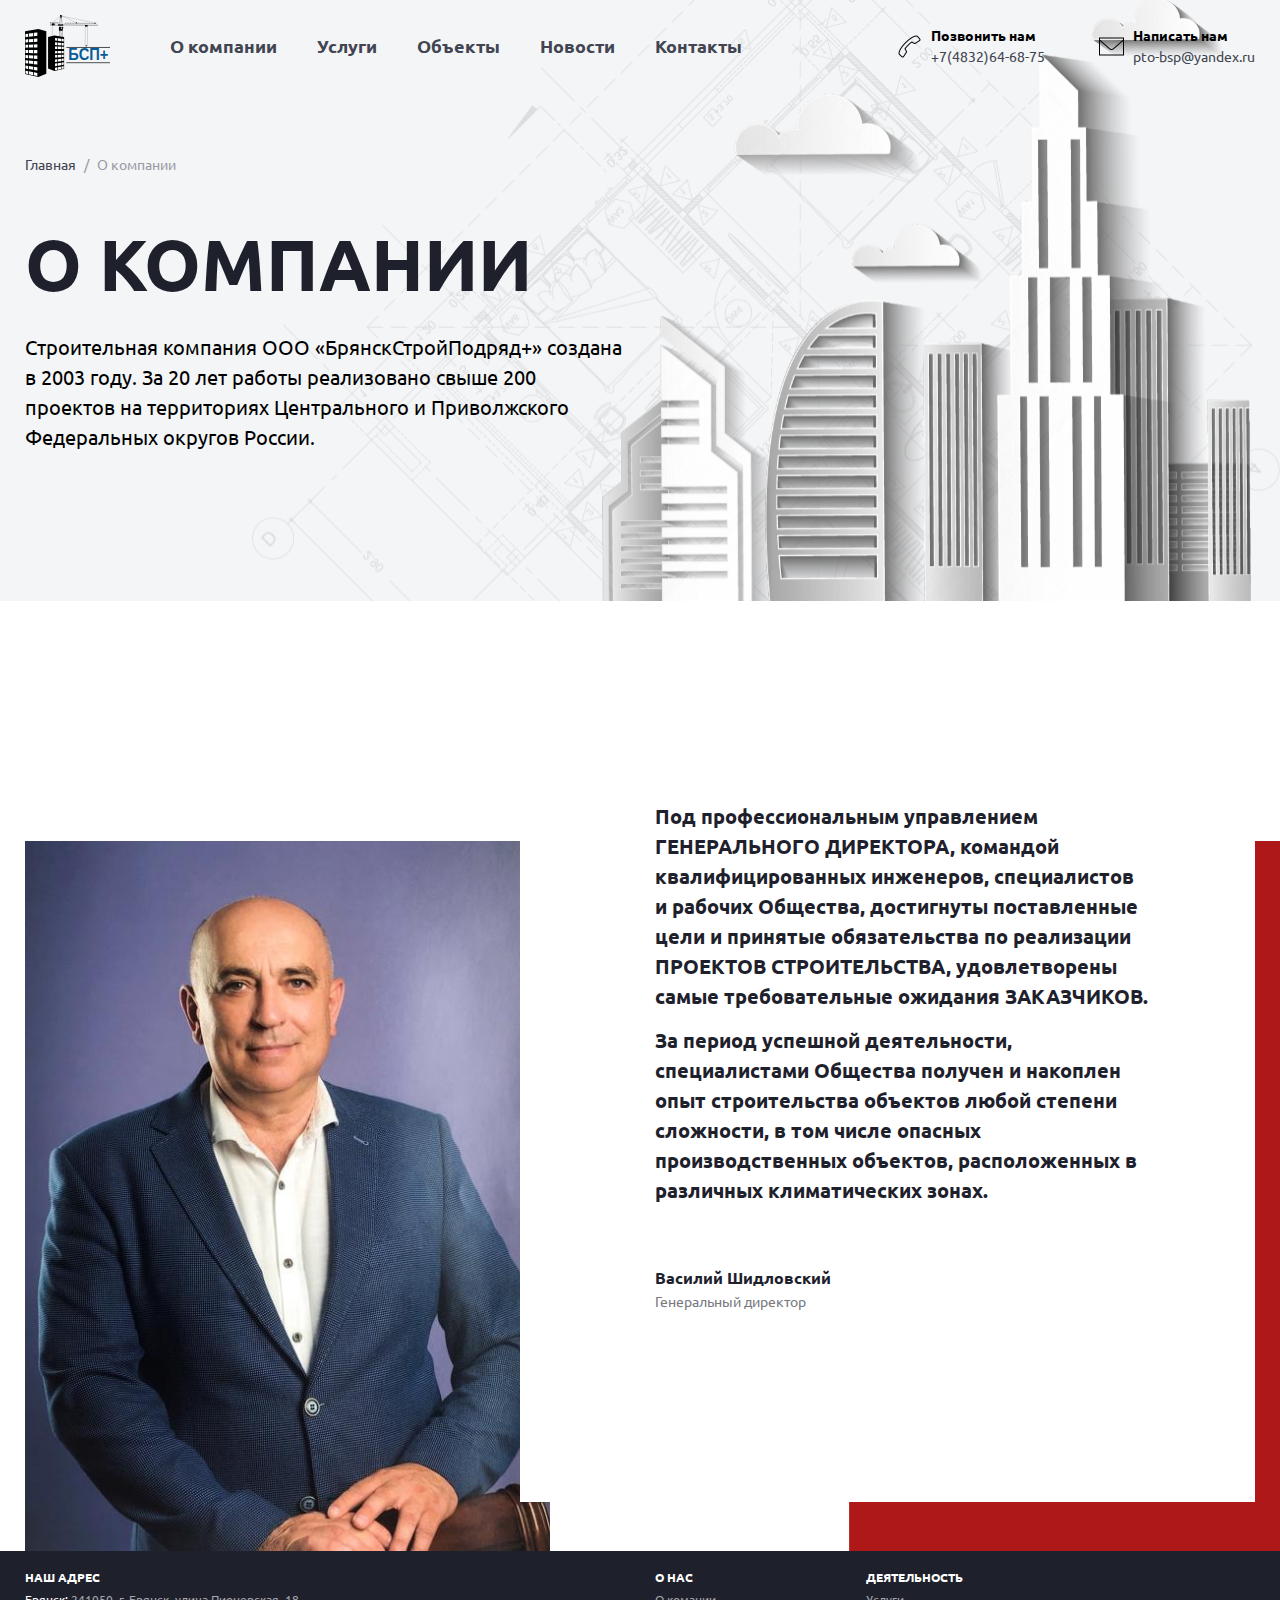
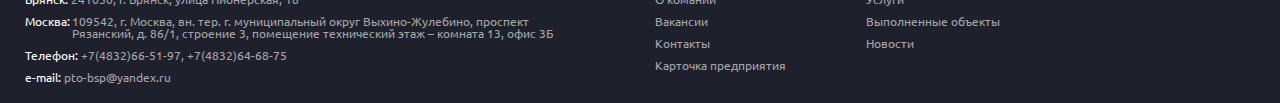
==== about.html @ d1354c09 "23.03.23 05:48" ====
<!DOCTYPE html>
<html lang="ru">
<head>
   <meta charset="UTF-8">
   <meta http-equiv="X-UA-Compatible" content="IE=edge">
   <meta name="viewport" content="width=device-width, user-scalable="no",initial-scale=1.0">
   <title>BSP+</title>
   <link href="css/style.css" rel="stylesheet" />
   <link rel="preconnect" href="https://fonts.googleapis.com">
   <link rel="preconnect" href="https://fonts.gstatic.com" crossorigin>
   <link href="https://fonts.googleapis.com/css2?family=Ubuntu:wght@400;700&display=swap" rel="stylesheet">
</head>
<body>
   <div class="wrapper">
      <header>
         <div class="header-bg">
            <div class="header-container">
               <div class="logonav">
                  <div class="logo">
                     <div class="logo__img"><a href="index.html"><img src="img/logo.svg" alt="logo"></a></div>
                  </div>
                  <nav>
                     <ul class="nav">
                        <li><a href="about.html">О компании</a></li>
                        <li><a href="#">Услуги</a></li>
                        <li><a href="#">Объекты</a></li>
                        <li><a href="#">Новости</a></li>
                        <li><a href="#">Контакты</a></li>
                     </ul>
                  </nav>
               </div>
               <!-- <div class="contacts">
                  <div class="contacts__phone">
                     <p>Позвонить нам</p>
                     <p><a href="tel:+74832646875">+7(4832)64-68-75</a></p>
                  </div>
                  <div class="contacts__email">
                     <p>Написать нам</p>
                     <p><a href="mailto:pto-bsp@yandex.ru">pto-bsp@yandex.ru</a></p>
                  </div> -->
               <div class="contacts">
                  <div class="contacts__phone">
                     <p>Позвонить нам</p>
                     <p><a href="tel:+74832646875">+7(4832)64-68-75</a></p>
                  </div>
                  <div class="contacts__email">
                     <p>Написать нам</p>
                     <p><a href="mailto:pto-bsp@yandex.ru">pto-bsp@yandex.ru</a></p>
                  </div>
               </div>
            </div>
            <div class="subheader-container">
               <div class="subheader__map">
                  <ul class="map__title">
                     <li><a href="index.html">Главная</a></li>
                     <li>/</li>
                     <li>О компании</li>
                  </ul>
               </div>
               <div class="subheader__title">О компании</div>
               <div class="subheader__text">Cтроительная компания ООО «БрянскСтройПодряд+» создана в 2003 году. За 20 лет работы реализовано свыше 200 проектов на территориях Центрального и Приволжского Федеральных округов России.</div>
            </div>
         </div>
      </header>
      <main class="about">
         <section class="director">
            <div class="director__content">
               <div class="director__container">
                  <div class="director__body">
                     <div class="director__photo">
                        <img src="img/aboutus-director_foto.jpg" alt="">
                     </div>
                     <div class="director__text">
                        <p>Под профессиональным управлением ГЕНЕРАЛЬНОГО ДИРЕКТОРА, командой квалифицированных инженеров, специалистов и рабочих Общества, достигнуты поставленные цели и принятые обязательства по реализации ПРОЕКТОВ СТРОИТЕЛЬСТВА, удовлетворены самые требовательные ожидания ЗАКАЗЧИКОВ.</p>
                        <br>
                        <p>За период успешной деятельности, специалистами Общества получен и накоплен опыт строительства объектов любой степени сложности, в том числе опасных производственных объектов, расположенных в различных климатических зонах.</p>
                        <p>Василий Шидловский</p>
                        <p>Генеральный директор</p>
                     </div>
                  </div>
               </div>
            </div>
            <div class="director__drawing">
               <!--img src="img/chuvak.jpg" alt=""-->
            </div>
         </section>
      </main>
      <footer>
         <div class="footer-container">
            <div class="footer__row">
               <ul class="footer__column">
                  <li>
                     <ul class="footer__address">
                        <li>Наш адрес</li>
                        <li><span>Брянск:</span> 241050, г. Брянск, улица Пионерская, 18</li>
                        <li><span>Москва:</span><span>109542, г. Москва, вн. тер. г. муниципальный округ Выхино-Жулебино, проспект Рязанский, д. 86/1, строение 3, помещение технический этаж – комната 13, офис 3Б</span>
                           </li>
                        <li><span>Телефон:</span> +7(4832)66-51-97, +7(4832)64-68-75</li>
                        <li><span>e-mail:</span> pto-bsp@yandex.ru</li>
                     </ul>
                  </li>
                  <li>
                     <ul class="footer__info">
                        <li>О нас</li>
                        <li>О комании</li>
                        <li>Вакансии</li>
                        <li>Контакты</li>
                        <li>Карточка предприятия</li>
                     </ul>
                  </li>
                  <li>
                     <ul class="footer__experience">
                        <li>Деятельность</li>
                        <li>Услуги</li>
                        <li>Выполненные объекты</li>
                        <li>Новости</li>
                     </ul>
                  </li>
               </ul>
            </div>
         </div>
      </footer>
   </div>
</body>
</html>
<!--             <div class="main-text">
               <p>Качество, безопасноть и дисциплина - три кита, на которых основывается БСП+.</p>
               <p>Мы уже сегодня не работаем так, как может быть еще только завтра будут работать другие. (с)</p>
            </div> -->
---- css/style.css ----
/*Обнуление*/
*{
   padding: 0;
   margin: 0;
   border: 0;
}
*,*:before,*:after{
   -moz-box-sizing: border-box;
   -webkit-box-sizing: border-box;
   box-sizing: border-box;
}
:focus,:active{outline: none;}
a:focus,a:active{outline: none;}

nav,footer,header,aside{display: block;}

html,body{
   height: 100%;
   width: 100%;
   font-size: 100%;
   line-height: 1;
   font-size: 14px;
   -ms-text-size-adjust: 100%;
   -moz-text-size-adjust: 100%;
   -webkit-text-size-adjust: 100%;
}
input,button,textarea{font-family:inherit;}

input::-ms-clear{display: none;}/*Убирает крестик в поле ввода в IE*/
button{cursor: pointer;}
button::-moz-focus-inner {padding:0;border:0;}/*Убирает лишние отступы и пробелы в Firefox*/
a, a:visited{text-decoration: none;}
a:hover{text-decoration: none;}
ul, li{list-style: none;}
img{vertical-align: top;}

h1,h2,h3,h4,h5,h6{font-size:inherit;font-weight: 400;}
/*--------------------*/
body {
   font-family: 'Ubuntu', sans-serif;
   height: 100%;
}
.wrapper {
   display: flex;
   flex-direction: column;
   min-height: 100%;
}


header {}

/* aboutus header background */

.header-bg {
   background: url("../img/subheader_about.svg") right/auto 100% no-repeat, url("../img/subheader_about_bg.svg") right/auto 100% no-repeat;
   background-color: #F4F5F7;
}

/* Header */

.header-container {
   width: 100%;
   max-width: 1260px;
   margin: 0 auto;
   display: flex;
   justify-content: space-between;
   align-items: center;
   padding: 15px 15px;
}
.logonav {
   display: flex;
   align-items: center;
}
.logo {
}
.logo__img {
   height: 62px;
}
.logo__img img{
   height: 100%;
}
.logo__text {
}
.nav {
   display: flex;
   font-weight: 700;
   font-size: 18px;
   padding-left: 60px;
}
.nav a {
   color: #424551;
}
.nav  li {
   padding-left: 40px;
}
.nav li:first-child {
   padding-left: 0;
}
.contacts {
   display: flex;
   margin-left: 50px;
}
.contacts a {
   color: #424551;
}
.contacts__phone {
   line-height: 21px;
   position: relative;
}
.contacts__phone p:first-child {
   font-weight: 700;
}
.contacts__phone::before {
   content: '';
   position: absolute;
   height: 100%;
   width: 25px;
   left: -34px;
   background: url("../img/icons/phone.png") 50% 50%/contain no-repeat;
}

.contacts__email {
   margin-left: 88px;
   line-height: 21px;
   position: relative;
}
.contacts__email p:first-child {
   font-weight: 700;
}
.contacts__email::before {
   content: '';
   position: absolute;
   height: 100%;
   width: 25px;
   left: -34px;
   background: url("../img/icons/email.png") 50% 50%/contain no-repeat;
}
/* subheader */

.subheader-container {
   width: 100%;
   max-width: 1260px;
   margin: 0 auto;
   padding: 0px 15px;
   margin-top: 65px;

   padding-bottom: 149px;
}
.subheader__map {
}
.map__title {
   display: flex;
   color: #9A9CA5;
}
.map__title a{
   color: #424551;
}
.map__title li{
   padding-left: 8px;
}
.map__title li:first-child{
   padding-left: 0px;
}
.subheader__title {
   font-size: 72px;
   line-height: 94px;
   font-weight: 700;
   margin-top: 45px;
   text-transform: uppercase;
   color: #1E212C;
}
.subheader__text {
   max-width: 600px;
   font-size: 20px;
   line-height: 30px;
   margin-top: 22px;
}

/* .contacts {
   display: flex;
}
.contacts a {
   color: #424551;
}
.contacts__phone {
   line-height: 21px;
   position: relative;
}
.contacts__phone p:first-child {
   font-weight: 700;
}
.contacts__phone::before {
   content: '';
   position: absolute;
   height: 100%;
   width: 25px;
   left: -34px;
   background: url('../img/icons/phone.png') 50% 50%/auto auto no-repeat;
}
.contacts__email {
   margin-left: 88px;
   line-height: 21px;
   position: relative;
}
.contacts__email p:first-child {
   font-weight: 700;
}
.contacts__email::before {
   content: '';
   position: absolute;
   height: 100%;
   width: 35px;
   left: -44px;
   background: url('../img/icons/email.png') 50% 50%/auto auto no-repeat;
} */


/* Main */

.main {
   flex: 1 1 auto;
   background: linear-gradient(0deg, rgba(30, 33, 44, 0.6), rgba(30, 33, 44, 0.6)), url("../img/bg.jpg") 50% 50%/cover no-repeat;
}
.main-container {
   width: 100%;
   max-width: 1260px;
   margin: 0 auto;
   padding: 0px 15px;
}
.main-title{
   font-size: 72px;
   font-weight: 700;
   line-height: 94px;
   color: #ffffff;
   margin-top: 155px;
   max-width: 900px;
}
.main-text{
   font-size: 20px;
   line-height: 30px;
   color: #ffffff;
   margin-top: 24px;
   max-width: 790px;
}
.main-buttons {
   margin-top: 61px;
   border: 1px solid #ffffff;
   border-radius: 5px;
   display: inline-block;
   font-size: 16px;
   font-weight: 700;
   text-transform: uppercase;
}
.main-buttons a{
   color: #ffffff;
   line-height: 52px;
   display: inline-block;
   padding: 0px 40px;
}

/* Main about */

.about  {
   flex: 1 1 auto;
}

.director {
   display: flex;
   margin-top: 240px;
}
.director__content {
   flex: 0 0 100%;
}
.director__container {
   max-width: 1260px;
   margin: 0 auto;
   padding: 0px 15px;
}
.director__body {
   width: 67%;
   display: flex;
   position: relative;
}
.director__photo {
   flex-shrink: 0;
   width: 525px;
}
.director__photo img{
   width: 100%;
}
.director__text {
   width: 735px;
   position: absolute;
   z-index: 1;
   top: -120px;
   left: 495px;
   background-color: #fff;
   padding: 80px 105px 190px 135px;
}
.director__text p{
   font-size: 20px;
   font-weight: 700;
   line-height: 30px;
   color: #1E212C;
}
.director__text p:nth-child(4){
   margin-top: 60px;
   font-size: 16px;
   font-weight: 700;
   line-height: 26px;
}
.director__text p:last-child{
   font-size: 14px;
   font-weight: 400;
   line-height: 21px;
   color: #787A80;
}

.director__drawing{
   flex: 0 0 calc(50vw + (0.5 - 0.67)*(1260px - 30px));
   transform:translate(-100%,0);
   position: relative;
   background-color: #af1818;
}
.director__drawing img{
   width: 100%;
   height: 100%;
   position: absolute;
   object-fit: cover;
}

/* Footer */

footer {
   background-color: #1e202c;
}

.footer-container {
   width: 100%;
   max-width: 1260px;
   margin: 0 auto;
   padding: 20px 15px;
}
.footer__row {
}
.footer__column {
   display: flex;
   color: #a5a6aa;
   font-size: 12px;
}
.footer__column>li{
   margin-left: 80px;
   max-width: 550px;
}
.footer__column>li:first-child{
   margin-left: 0px;
}
.footer__address {

}
.footer__address li{
   margin-bottom: 10px;
}
.footer__address>li>span:first-child{
   color: #ffffff;
}
.footer__address li:first-child{
   color: #ffffff;
   text-transform: uppercase;
   font-weight: 700;
   margin-bottom: 10px;
}
.footer__address li:nth-child(3){
   display: flex;
}
.footer__address li:nth-child(3)>span:nth-child(2){
   display: inline-block;
   margin-left: 2px;
}
.footer__address li:last-child{
   margin-bottom: 0px;
}
.footer__info {
}
.footer__info li{
   margin-bottom: 10px;
}
.footer__info li:first-child{
   color: #ffffff;
   text-transform: uppercase;
   font-weight: 700;
   margin-bottom: 10px;
}
.footer__info li:last-child{
   margin-bottom: 0px;
}
.footer__experience {
}
.footer__experience li{
   margin-bottom: 10px;
}
.footer__experience li:first-child{
   color: #ffffff;
   text-transform: uppercase;
   font-weight: 700;
   margin-bottom: 10px;
}
.footer__experience li:last-child{
   margin-bottom: 0px;
}
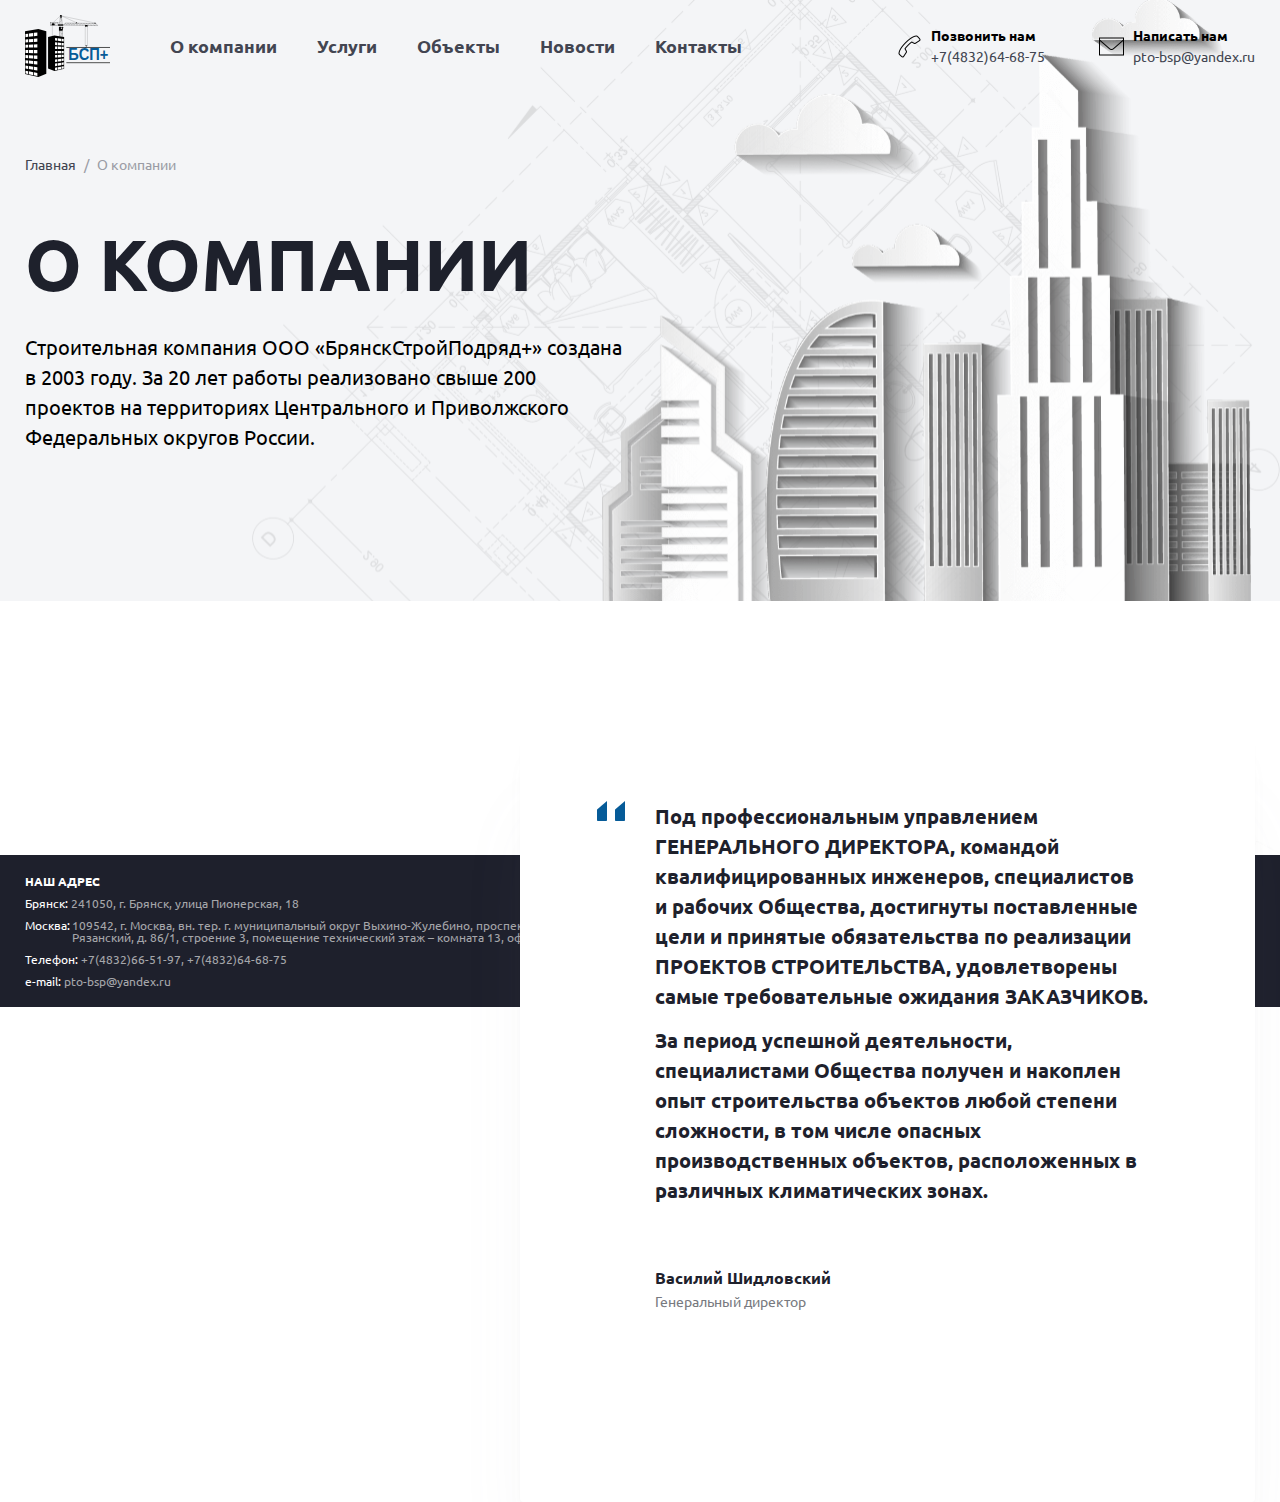
==== commit 39efe470: "23.03.2023 20:43" ====
--- a/about.html
+++ b/about.html
@@ -68,20 +68,22 @@
                <div class="director__container">
                   <div class="director__body">
                      <div class="director__photo">
-                        <img src="img/aboutus-director_foto.jpg" alt="">
+                        <img src="img/aboutus-director_foto3.jpg" alt="">
                      </div>
-                     <div class="director__text">
-                        <p>Под профессиональным управлением ГЕНЕРАЛЬНОГО ДИРЕКТОРА, командой квалифицированных инженеров, специалистов и рабочих Общества, достигнуты поставленные цели и принятые обязательства по реализации ПРОЕКТОВ СТРОИТЕЛЬСТВА, удовлетворены самые требовательные ожидания ЗАКАЗЧИКОВ.</p>
-                        <br>
-                        <p>За период успешной деятельности, специалистами Общества получен и накоплен опыт строительства объектов любой степени сложности, в том числе опасных производственных объектов, расположенных в различных климатических зонах.</p>
-                        <p>Василий Шидловский</p>
-                        <p>Генеральный директор</p>
+                     <div class="director__speech">
+                        <div class="director__text">
+                           <p>Под профессиональным управлением ГЕНЕРАЛЬНОГО ДИРЕКТОРА, командой квалифицированных инженеров, специалистов и рабочих Общества, достигнуты поставленные цели и принятые обязательства по реализации ПРОЕКТОВ СТРОИТЕЛЬСТВА, удовлетворены самые требовательные ожидания ЗАКАЗЧИКОВ.</p>
+                           <br>
+                           <p>За период успешной деятельности, специалистами Общества получен и накоплен опыт строительства объектов любой степени сложности, в том числе опасных производственных объектов, расположенных в различных климатических зонах.</p>
+                           <p>Василий Шидловский</p>
+                           <p>Генеральный директор</p>
+                        </div>
                      </div>
                   </div>
                </div>
             </div>
             <div class="director__drawing">
-               <!--img src="img/chuvak.jpg" alt=""-->
+               <img src="img/drawing.svg" alt=""
             </div>
          </section>
       </main>
--- a/css/style.css
+++ b/css/style.css
@@ -289,7 +289,7 @@
 .director__photo img{
    width: 100%;
 }
-.director__text {
+.director__speech {
    width: 735px;
    position: absolute;
    z-index: 1;
@@ -297,6 +297,22 @@
    left: 495px;
    background-color: #fff;
    padding: 80px 105px 190px 135px;
+   box-shadow: 0px 80px 80px -20px rgba(154, 156, 165, 0.08), 0px 30px 24px -10px rgba(154, 156, 165, 0.05), 0px 12px 10px -6px rgba(154, 156, 165, 0.04), 0px 4px 4px -4px rgba(30, 33, 44, 0.03);
+   border-radius: 4px;
+}
+.director__text {
+   position: relative;
+}
+.director__text::before {
+   content: '';
+   width: 28px;
+   height: 20px;
+   background-color: #000;
+   display: inline-block;
+   position: absolute;
+   top: 0px;
+   left: -58px;
+   background: url("../img/icons/braces.svg");
 }
 .director__text p{
    font-size: 20px;
@@ -321,7 +337,6 @@
    flex: 0 0 calc(50vw + (0.5 - 0.67)*(1260px - 30px));
    transform:translate(-100%,0);
    position: relative;
-   background-color: #af1818;
 }
 .director__drawing img{
    width: 100%;
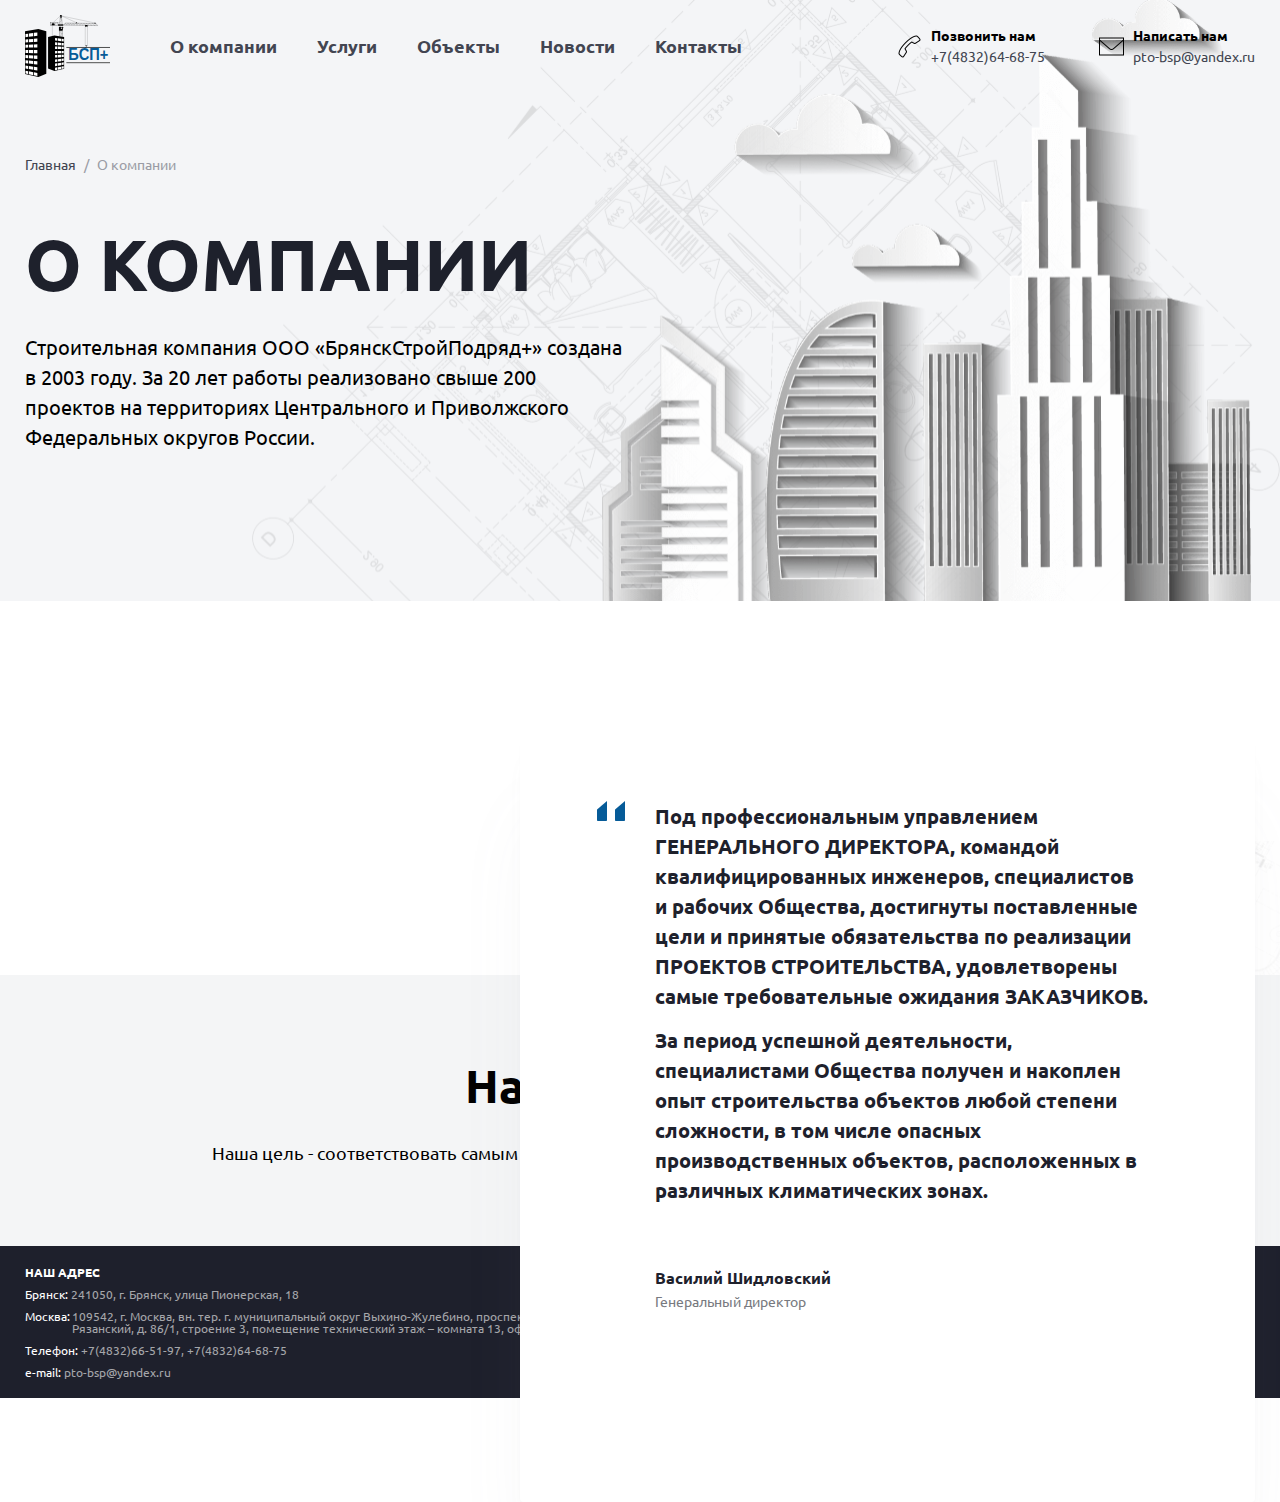
==== commit 8db90886: "29.03.23 22:15" ====
--- a/about.html
+++ b/about.html
@@ -86,6 +86,13 @@
                <img src="img/drawing.svg" alt=""
             </div>
          </section>
+         <section class="values">
+            <div class="main-container">
+               <div class="section-title">Наши ценности</div>
+               <div class="section-subtitle">Наша цель - соответствовать самым высоким международным стандартам в область строительства.</div>
+               <div class="values__items"></div>
+            </div>
+         </section>
       </main>
       <footer>
          <div class="footer-container">
--- a/css/style.css
+++ b/css/style.css
@@ -264,6 +264,7 @@
 .about  {
    flex: 1 1 auto;
 }
+/* Section about director */
 
 .director {
    display: flex;
@@ -271,6 +272,7 @@
 }
 .director__content {
    flex: 0 0 100%;
+   padding-bottom: 120px;
 }
 .director__container {
    max-width: 1260px;
@@ -345,6 +347,29 @@
    object-fit: cover;
 }
 
+/* Section about values */
+
+.values {
+   background-color: #F4F5F6;
+   padding-top: 80px;
+   padding-bottom: 80px;
+}
+.section-title {
+   text-align: center;
+   font-size: 46px;
+   font-weight: 700;
+   line-height: 60px;
+}
+
+.section-subtitle {
+   text-align: center;
+   font-size: 18px;
+   line-height: 27px;
+   margin-top: 24px;
+}
+.values__items {
+}
+
 /* Footer */
 
 footer {
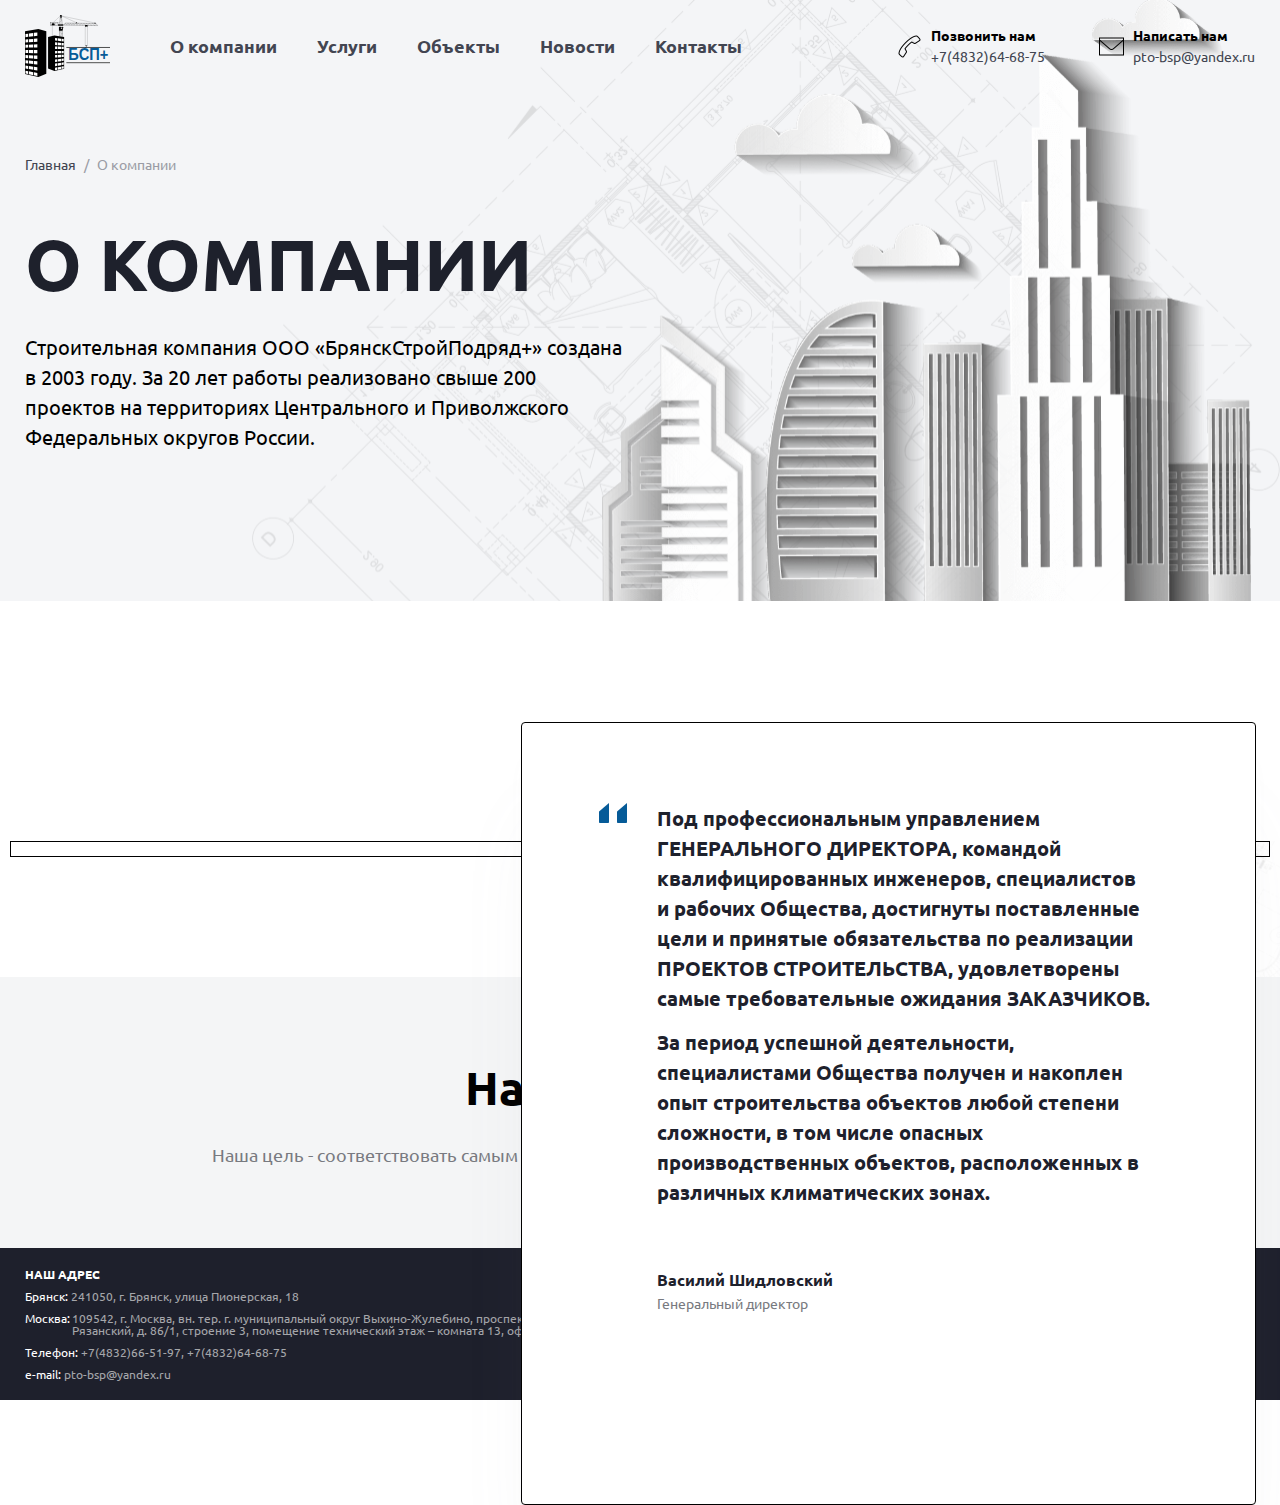
==== commit 5d6717e1: "31.03.23 07:39" ====
--- a/about.html
+++ b/about.html
@@ -90,7 +90,7 @@
             <div class="main-container">
                <div class="section-title">Наши ценности</div>
                <div class="section-subtitle">Наша цель - соответствовать самым высоким международным стандартам в область строительства.</div>
-               <div class="values__items"></div>
+               <div class="values__row"></div>
             </div>
          </section>
       </main>
--- a/css/style.css
+++ b/css/style.css
@@ -278,6 +278,7 @@
    max-width: 1260px;
    margin: 0 auto;
    padding: 0px 15px;
+   border: 1px solid #000;
 }
 .director__body {
    width: 67%;
@@ -301,6 +302,7 @@
    padding: 80px 105px 190px 135px;
    box-shadow: 0px 80px 80px -20px rgba(154, 156, 165, 0.08), 0px 30px 24px -10px rgba(154, 156, 165, 0.05), 0px 12px 10px -6px rgba(154, 156, 165, 0.04), 0px 4px 4px -4px rgba(30, 33, 44, 0.03);
    border-radius: 4px;
+   border: 1px solid #000;
 }
 .director__text {
    position: relative;
@@ -366,8 +368,9 @@
    font-size: 18px;
    line-height: 27px;
    margin-top: 24px;
-}
-.values__items {
+   color: #787A80;
+}
+.values__row {
 }
 
 /* Footer */
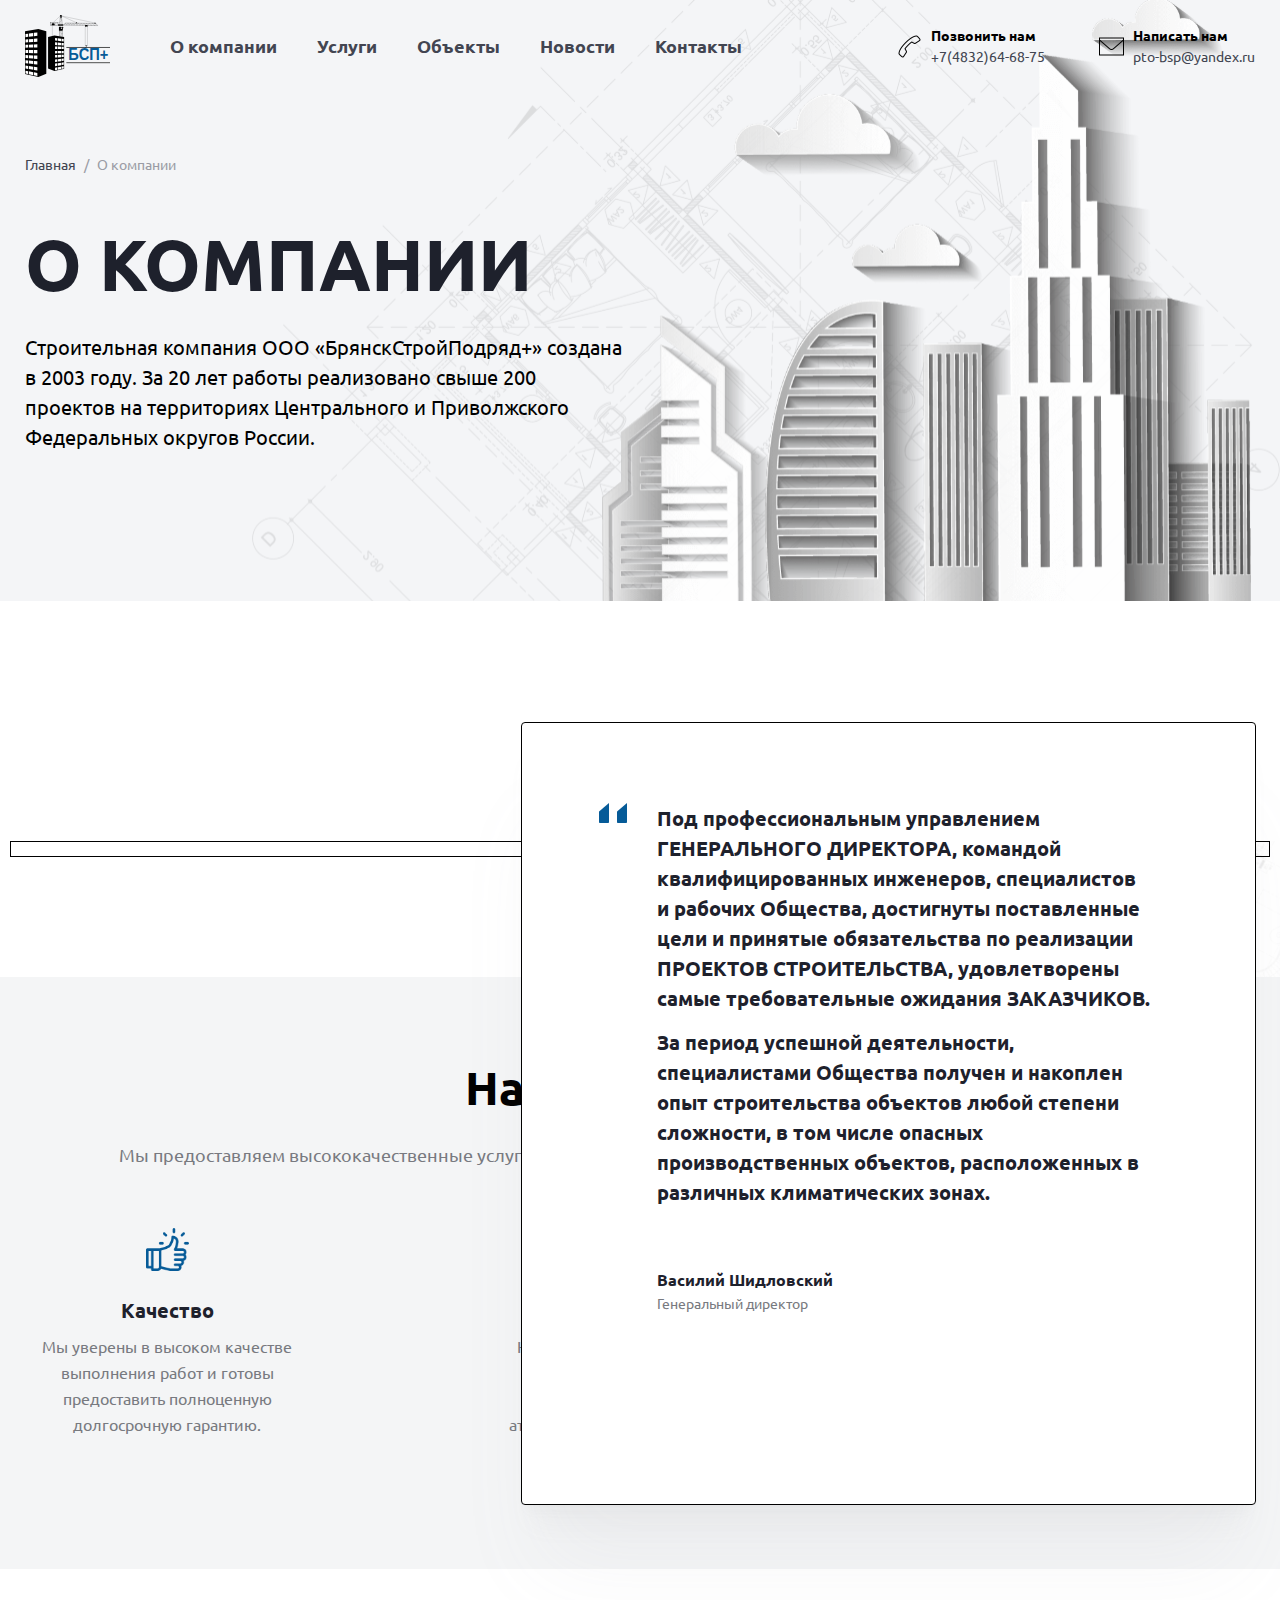
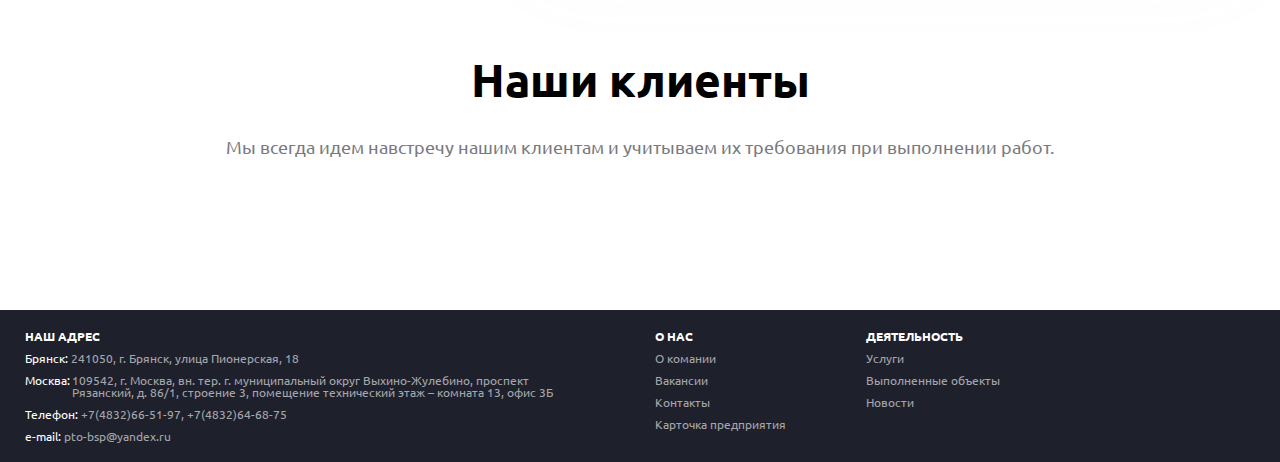
==== commit bb9ddcc7: "05.04.23 10:08" ====
--- a/about.html
+++ b/about.html
@@ -89,8 +89,59 @@
          <section class="values">
             <div class="main-container">
                <div class="section-title">Наши ценности</div>
-               <div class="section-subtitle">Наша цель - соответствовать самым высоким международным стандартам в область строительства.</div>
-               <div class="values__row"></div>
+               <div class="section-subtitle">Мы предоставляем высококачественные услуги по строительству в сочетании с использованием передовых технологий.</div>
+               <div class="values__row">
+                  <ul class="values__column">
+                     <li>
+                        <div class="values__icon">
+                           <img src="img/icons/quality.png" alt="">
+                        </div>
+                        <div class="values__title">
+                           <p>Качество</p>
+                        </div>
+                        <div class="values__text">
+                           <p>Мы уверены в высоком качестве выполнения работ и готовы предоставить полноценную долгосрочную гарантию.</p>
+                        </div>
+                     </li>
+                     <li>
+                        <div class="values__icon">
+                           <img src="img/icons/iso.png" alt="">
+                        </div>
+                        <div class="values__title">
+                           <p>Надежность</p>
+                        </div>
+                        <div class="values__text">
+                           <p>Наша цель - соответствие самим высоким международным стандартам. Мы примененяем аттестованные технологии сварки, выполняем широкий спектр строительно–монтажных работ.</p>
+                        </div>
+                     </li>
+                     <li>
+                        <div class="values__icon">
+                           <img src="img/icons/deadlines.png" alt="">
+                        </div>
+                        <div class="values__title">
+                           <p>Выполнение сроков</p>
+                        </div>
+                        <div class="values__text">
+                           <p>Строгий контроль на каждом этапе работы позволяет эффективно соблюдать сроки выполнения работ без потери качества.</p>
+                        </div>
+                     </li>
+                  </ul>
+               </div>
+            </div>
+         </section>
+         <section class="partners">
+            <div class="main-container">
+               <div class="section-title">Наши клиенты</div>
+               <div class="section-subtitle">Мы всегда идем навстречу нашим клиентам и учитываем их требования при выполнении работ.</div>
+            </div>
+            <div class="partners__row">
+               <ul class="partners__column">
+                  <li><img src="" alt=""></li>
+                  <li><img src="" alt=""></li>
+                  <li><img src="" alt=""></li>
+                  <li><img src="" alt=""></li>
+                  <li><img src="" alt=""></li>
+               </ul>
             </div>
          </section>
       </main>
--- a/css/style.css
+++ b/css/style.css
@@ -371,6 +371,55 @@
    color: #787A80;
 }
 .values__row {
+   margin-top: 60px;
+}
+
+.values__column {
+   display: flex;
+   margin: 0 -94px;
+}
+
+.values__column li{
+   flex: 0 1 33.333%;
+   padding: 0 94px;
+   text-align: center;
+}
+
+.values__icon {
+   width: 43px;
+   margin: 0 auto;
+}
+
+.values__icon img{
+   width: 100%;
+}
+
+.values__title {
+   color: #1E212C;
+   font-size: 20px;
+   line-height: 30px;
+   font-weight: 700;
+   margin-top: 24px;
+}
+
+.values__text {
+   font-size: 16px;
+   line-height: 26px;
+   color: #787A80;
+   margin-top: 8px;
+}
+
+/* Section about partners */
+
+.partners {
+   padding-top: 80px;
+   padding-bottom: 80px;
+}
+.partners__row {
+}
+
+.partners__column {
+
 }
 
 /* Footer */
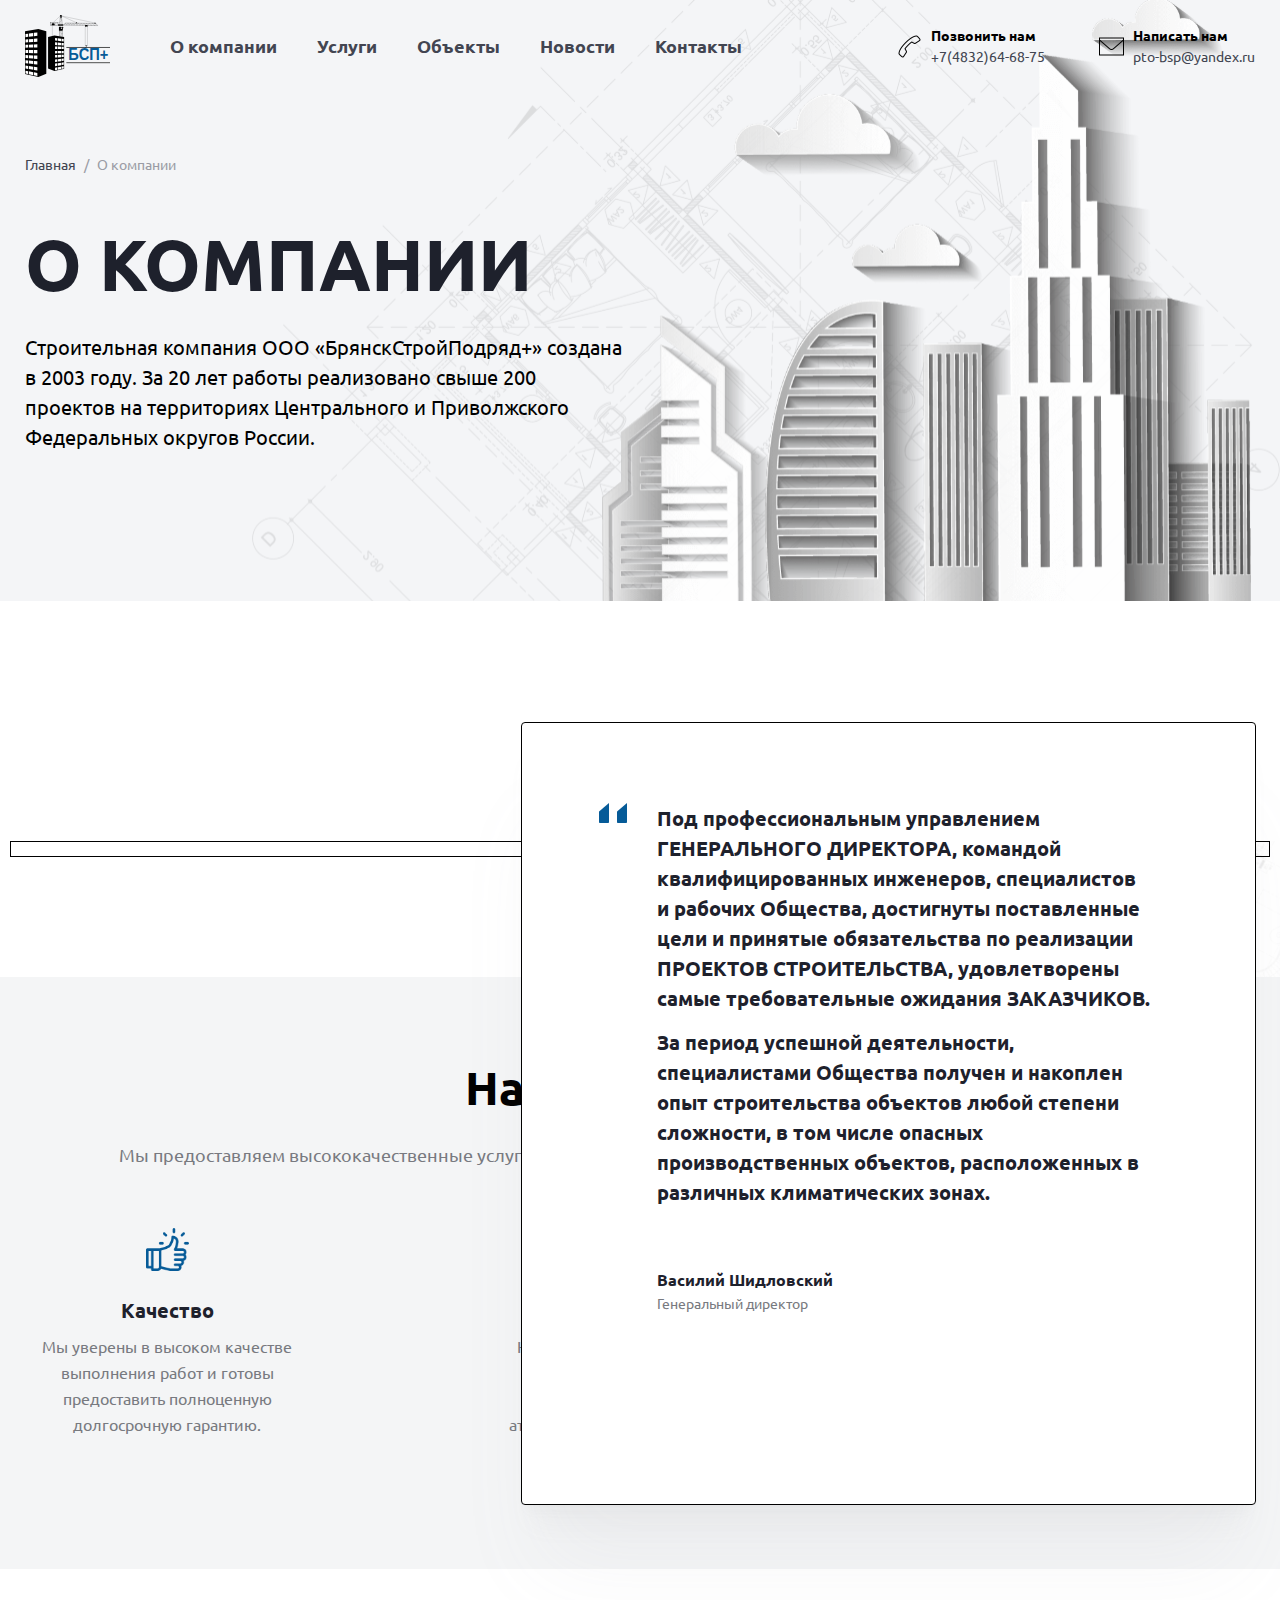
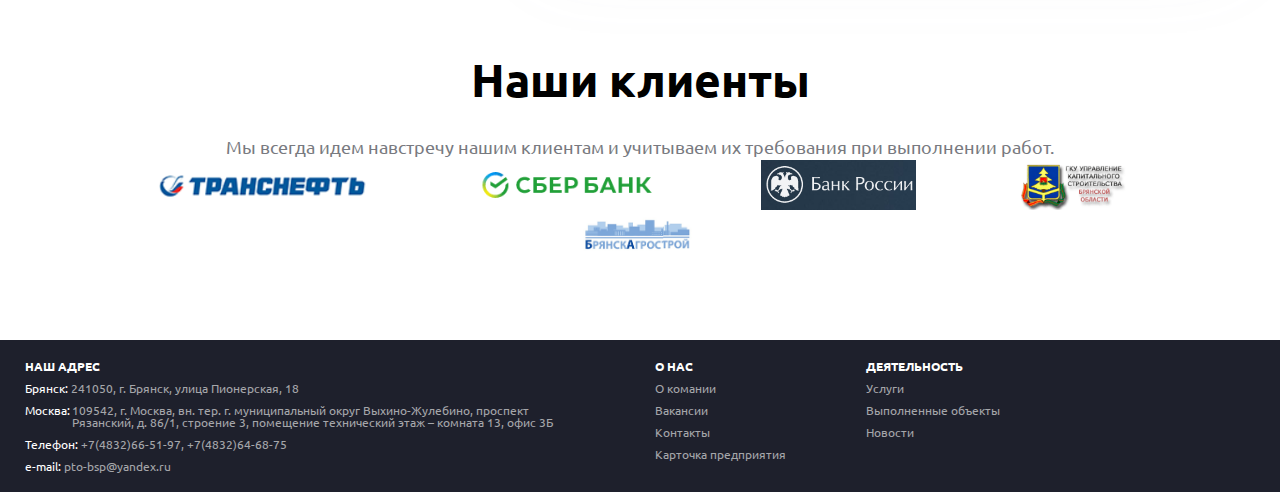
==== commit e8ce17d0: "05.04.23 14:10" ====
--- a/about.html
+++ b/about.html
@@ -133,15 +133,15 @@
             <div class="main-container">
                <div class="section-title">Наши клиенты</div>
                <div class="section-subtitle">Мы всегда идем навстречу нашим клиентам и учитываем их требования при выполнении работ.</div>
-            </div>
-            <div class="partners__row">
-               <ul class="partners__column">
-                  <li><img src="" alt=""></li>
-                  <li><img src="" alt=""></li>
-                  <li><img src="" alt=""></li>
-                  <li><img src="" alt=""></li>
-                  <li><img src="" alt=""></li>
-               </ul>
+               <div class="partners__row">
+                  <ul class="partners__column">
+                     <li><img src="img/partners_transneft.png" alt=""></li>
+                     <li><img src="img/partners_sber.png" alt=""></li>
+                     <li><img src="img/partners_bank_of_russiapng.png" alt=""></li>
+                     <li><img src="img/partners_uks.png" alt=""></li>
+                     <li><img src="img/partners_agro.png" alt=""></li>
+                  </ul>
+               </div>
             </div>
          </section>
       </main>
--- a/css/style.css
+++ b/css/style.css
@@ -416,10 +416,26 @@
    padding-bottom: 80px;
 }
 .partners__row {
+
 }
 
 .partners__column {
-
+   display: flex;
+   justify-content: center;
+   flex-wrap: wrap;
+
+}
+
+.partners__column li{
+   display: flex;
+   flex-wrap: wrap;
+   padding: 0 50px;
+   height: 50px;
+   flex: 0 0 auto;
+}
+
+.partners__column img{
+   height: 100%;
 }
 
 /* Footer */
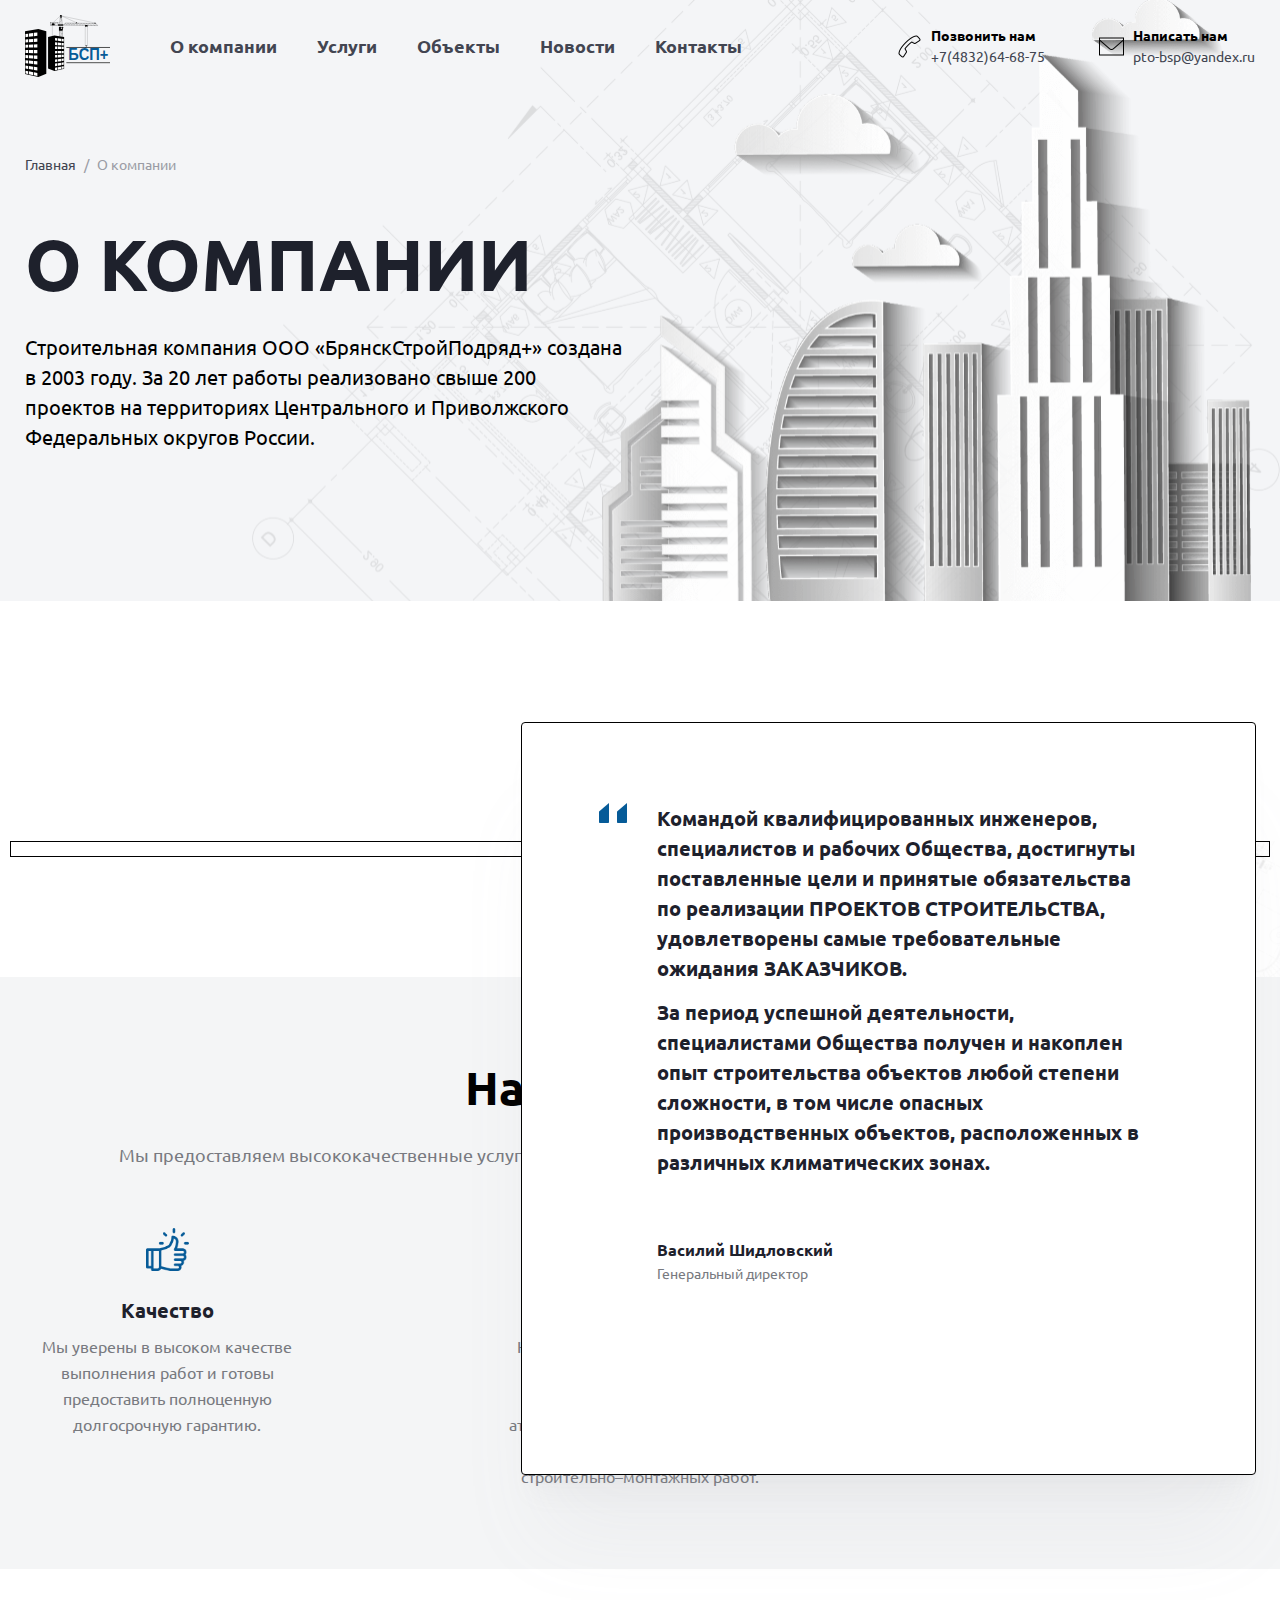
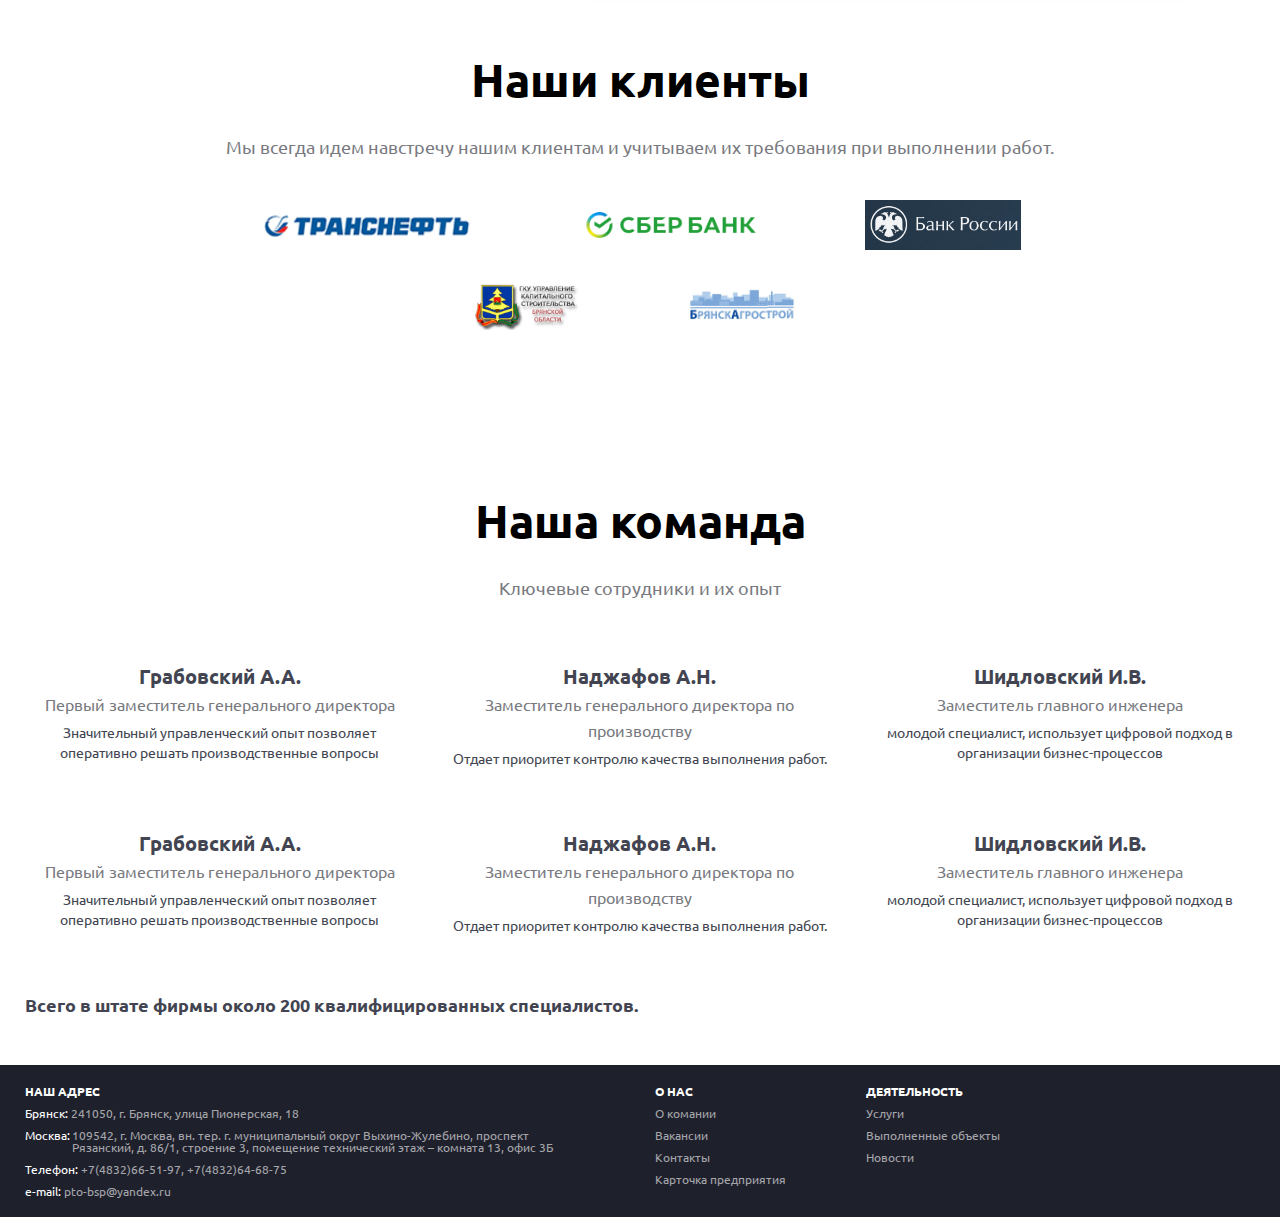
==== commit ae2287c8: "09.04.23 06:34" ====
--- a/about.html
+++ b/about.html
@@ -72,7 +72,7 @@
                      </div>
                      <div class="director__speech">
                         <div class="director__text">
-                           <p>Под профессиональным управлением ГЕНЕРАЛЬНОГО ДИРЕКТОРА, командой квалифицированных инженеров, специалистов и рабочих Общества, достигнуты поставленные цели и принятые обязательства по реализации ПРОЕКТОВ СТРОИТЕЛЬСТВА, удовлетворены самые требовательные ожидания ЗАКАЗЧИКОВ.</p>
+                           <p>Командой квалифицированных инженеров, специалистов и рабочих Общества, достигнуты поставленные цели и принятые обязательства по реализации ПРОЕКТОВ СТРОИТЕЛЬСТВА, удовлетворены самые требовательные ожидания ЗАКАЗЧИКОВ.</p>
                            <br>
                            <p>За период успешной деятельности, специалистами Общества получен и накоплен опыт строительства объектов любой степени сложности, в том числе опасных производственных объектов, расположенных в различных климатических зонах.</p>
                            <p>Василий Шидловский</p>
@@ -141,6 +141,49 @@
                      <li><img src="img/partners_uks.png" alt=""></li>
                      <li><img src="img/partners_agro.png" alt=""></li>
                   </ul>
+               </div>
+            </div>
+         </section>
+         <section class="team">
+            <div class="main-container">
+               <div class="section-title">Наша команда</div>
+               <div class="section-subtitle">Ключевые сотрудники и их опыт</div>
+               <div class="team__row">
+                  <ul class="team__column">
+                     <li>
+                        <div class="team__name">Грабовский А.А.</div>
+                        <div class="team__post">Первый заместитель генерального директора</div>
+                        <div class="team__characteristic">Значительный управленческий  опыт позволяет оперативно решать производственные вопросы</div>
+                     </li>
+                     <li>
+                        <div class="team__name">Наджафов А.Н.</div>
+                        <div class="team__post">Заместитель генерального директора по производству </div>
+                        <div class="team__characteristic">Отдает приоритет контролю качества выполнения работ.</div>
+                     </li>
+                     <li>
+                        <div class="team__name">Шидловский И.В.</div>
+                        <div class="team__post">Заместитель главного инженера</div>
+                        <div class="team__characteristic">молодой специалист, использует цифровой подход в организации бизнес-процессов</div>
+                     </li>
+                     <li>
+                        <div class="team__name">Грабовский А.А.</div>
+                        <div class="team__post">Первый заместитель генерального директора</div>
+                        <div class="team__characteristic">Значительный управленческий  опыт позволяет оперативно решать производственные вопросы</div>
+                     </li>
+                     <li>
+                        <div class="team__name">Наджафов А.Н.</div>
+                        <div class="team__post">Заместитель генерального директора по производству </div>
+                        <div class="team__characteristic">Отдает приоритет контролю качества выполнения работ.</div>
+                     </li>
+                     <li>
+                        <div class="team__name">Шидловский И.В.</div>
+                        <div class="team__post">Заместитель главного инженера</div>
+                        <div class="team__characteristic">молодой специалист, использует цифровой подход в организации бизнес-процессов</div>
+                     </li>
+                  </ul>
+                  <div class="team__text">
+                     Всего в штате фирмы около 200 квалифицированных специалистов.
+                  </div>
                </div>
             </div>
          </section>
--- a/css/style.css
+++ b/css/style.css
@@ -413,17 +413,19 @@
 
 .partners {
    padding-top: 80px;
-   padding-bottom: 80px;
+   padding-bottom: 50px;
 }
 .partners__row {
-
+   display: flex;
+   justify-content: center;
+   margin-top: 40px;
 }
 
 .partners__column {
    display: flex;
    justify-content: center;
    flex-wrap: wrap;
-
+   max-width: 1000px;
 }
 
 .partners__column li{
@@ -432,10 +434,55 @@
    padding: 0 50px;
    height: 50px;
    flex: 0 0 auto;
+   margin-bottom: 30px;
 }
 
 .partners__column img{
    height: 100%;
+}
+
+/* Section team partners */
+
+.team {
+   padding-top: 80px;
+   padding-bottom: 50px;
+}
+
+.team__row {
+   margin-top: 60px;
+}
+.team__column {
+   display: flex;
+   margin: 0 -15px;
+   flex-wrap: wrap;
+}
+.team__column li{
+   flex: 0 1 33.333%;
+   text-align: center;
+   padding: 0 15px;
+   margin-bottom: 60px;
+}
+.team__name {
+   font-size: 20px;
+   line-height: 30px;
+   font-weight: 700;
+   color: #424551;
+}
+.team__post {
+   font-size: 16px;
+   line-height: 26px;
+   color: #787A80;
+}
+.team__characteristic {
+   margin-top: 5px;
+   line-height: 20px;
+   color: #424551;
+}
+.team__text {
+   font-size: 18px;
+   font-weight: 700;
+   line-height: 20px;
+   color: #424551;
 }
 
 /* Footer */
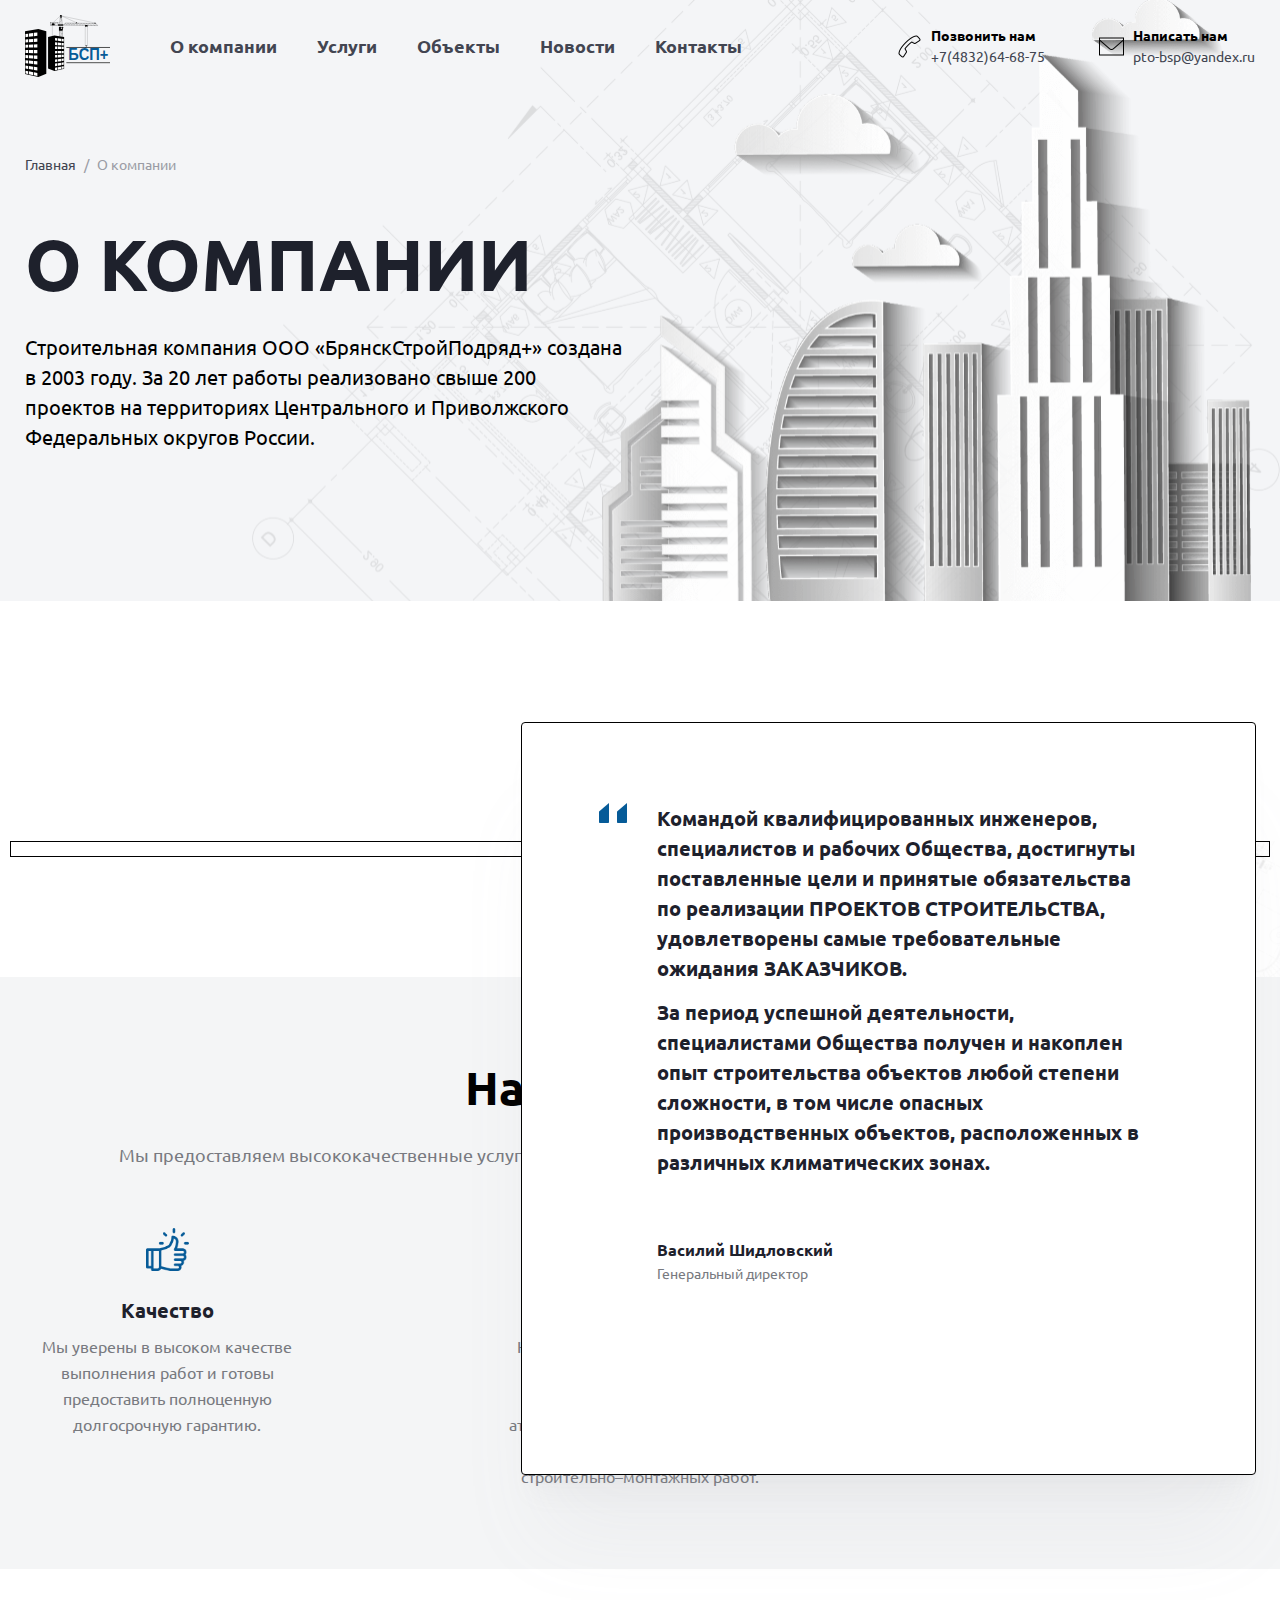
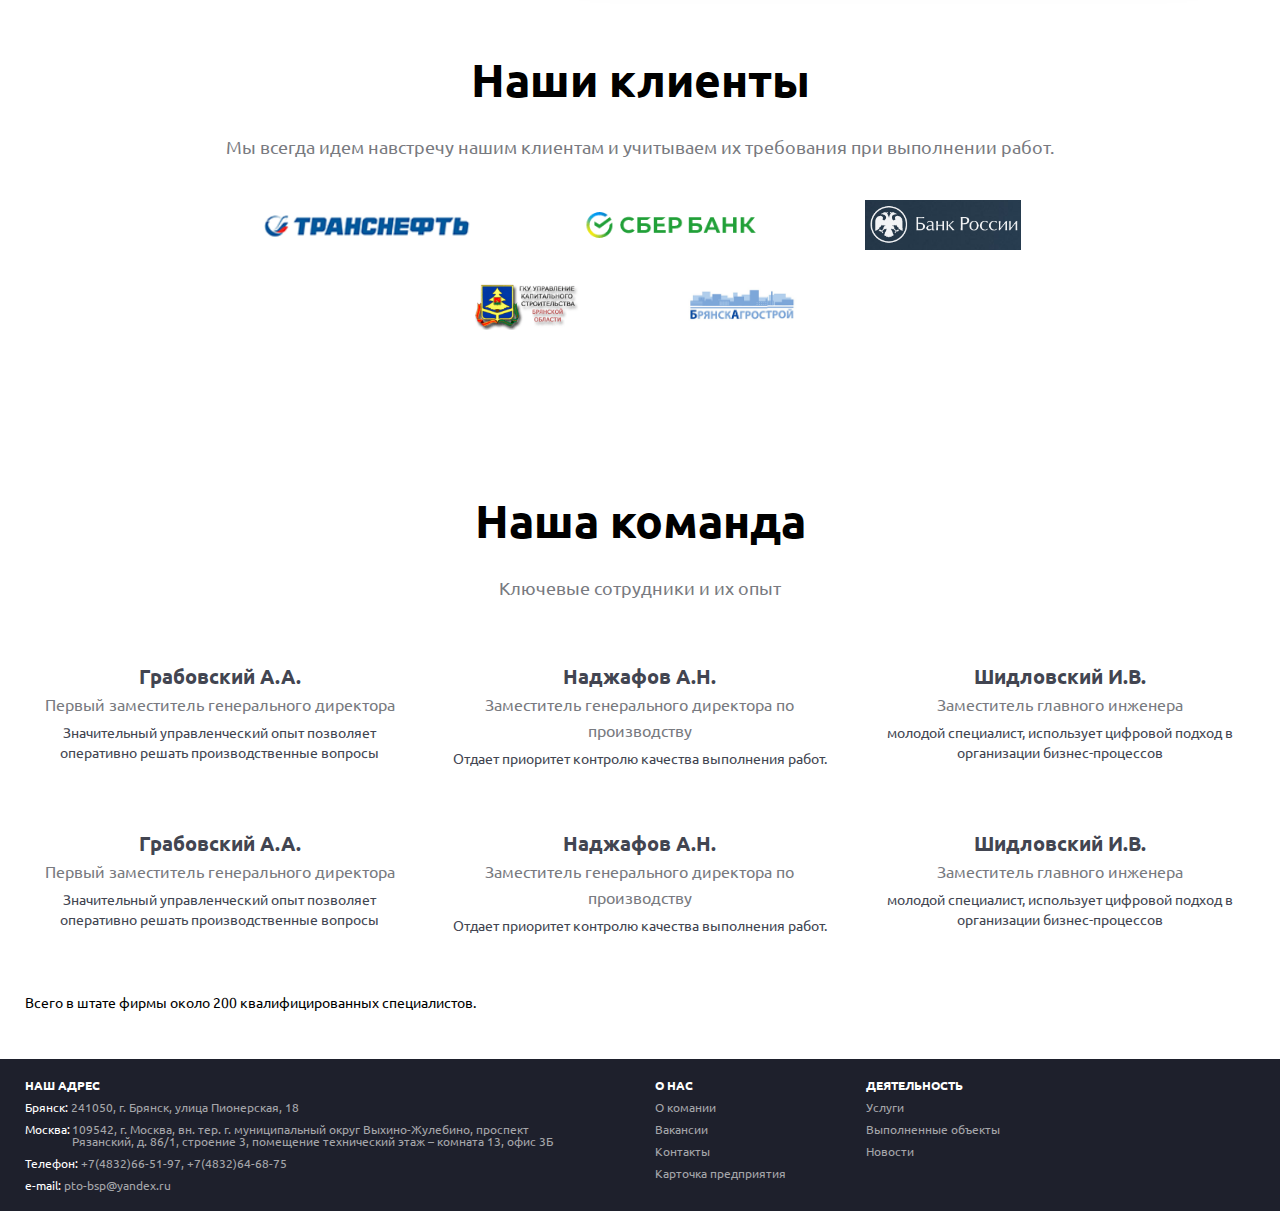
==== commit 78db3264: "12.06.23 22:34" ====
--- a/about.html
+++ b/about.html
@@ -181,7 +181,7 @@
                         <div class="team__characteristic">молодой специалист, использует цифровой подход в организации бизнес-процессов</div>
                      </li>
                   </ul>
-                  <div class="team__text">
+                  <div class="t`eam__text">
                      Всего в штате фирмы около 200 квалифицированных специалистов.
                   </div>
                </div>
